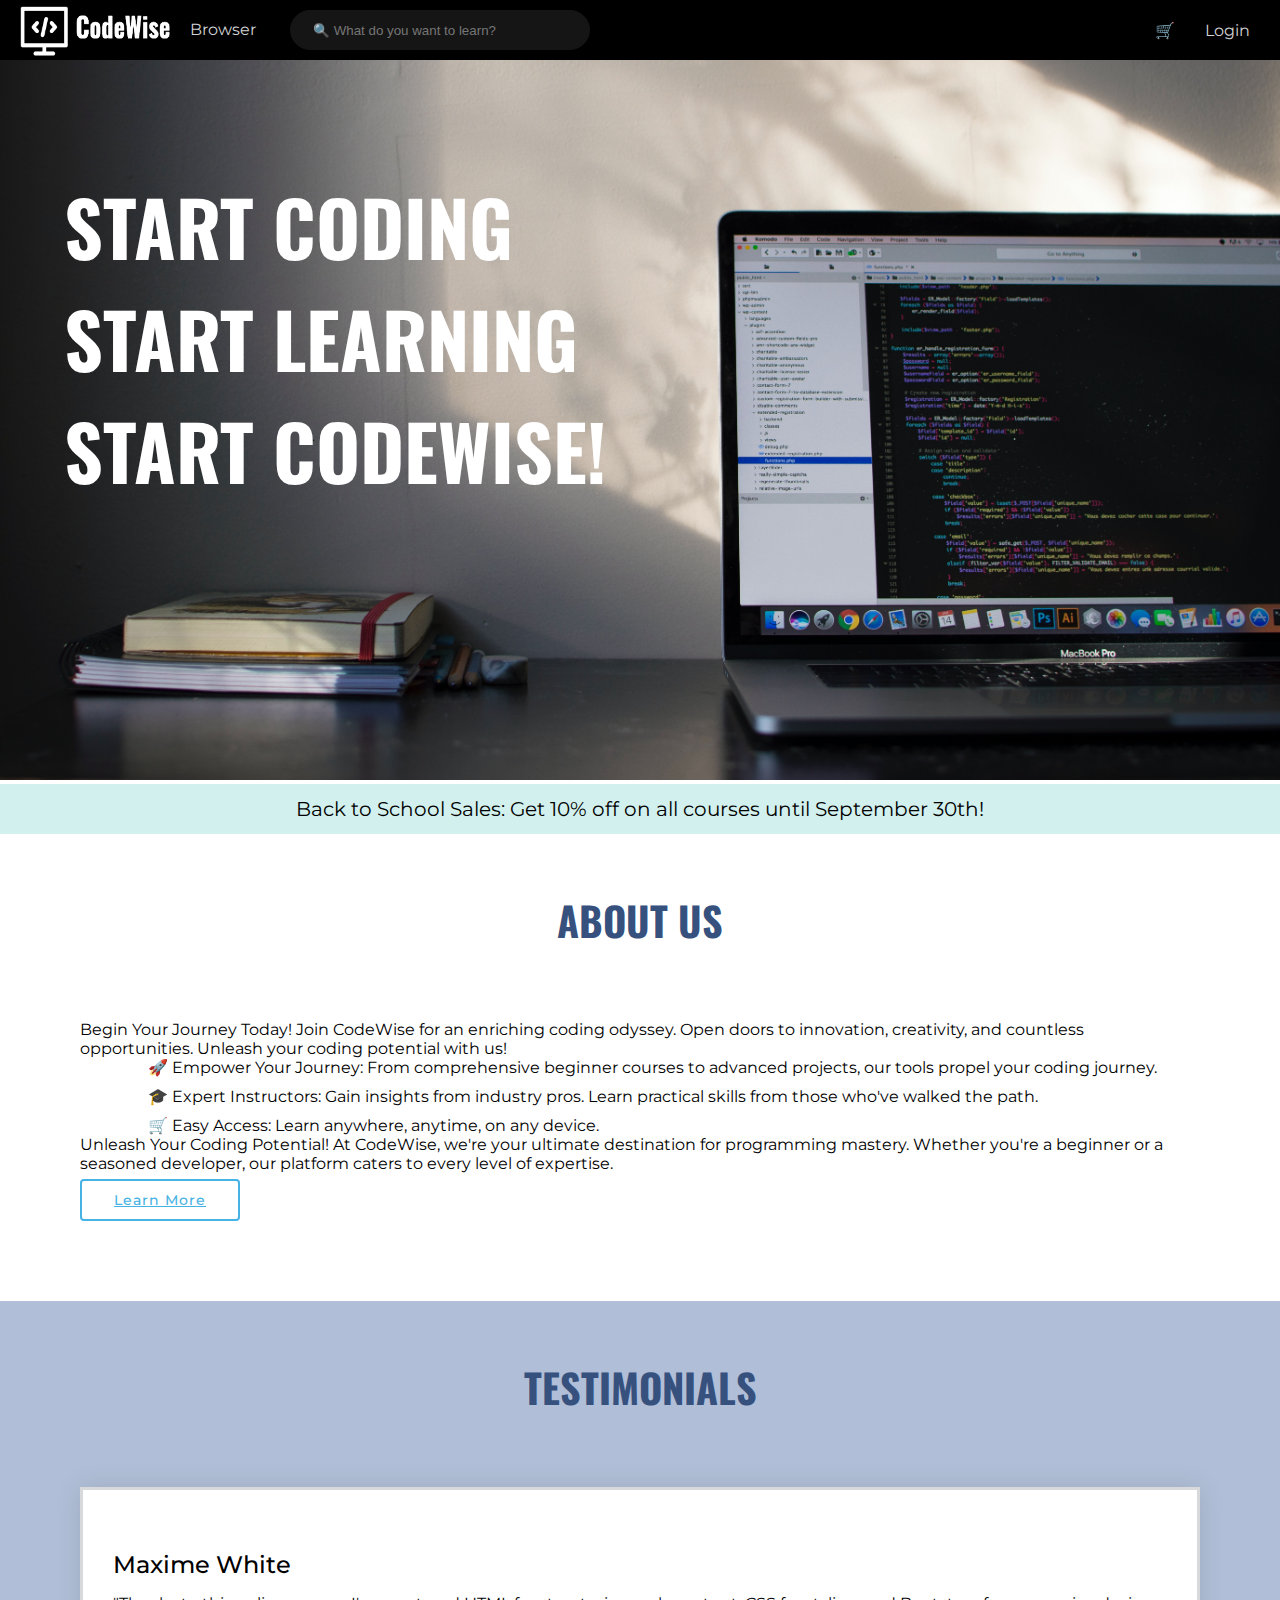
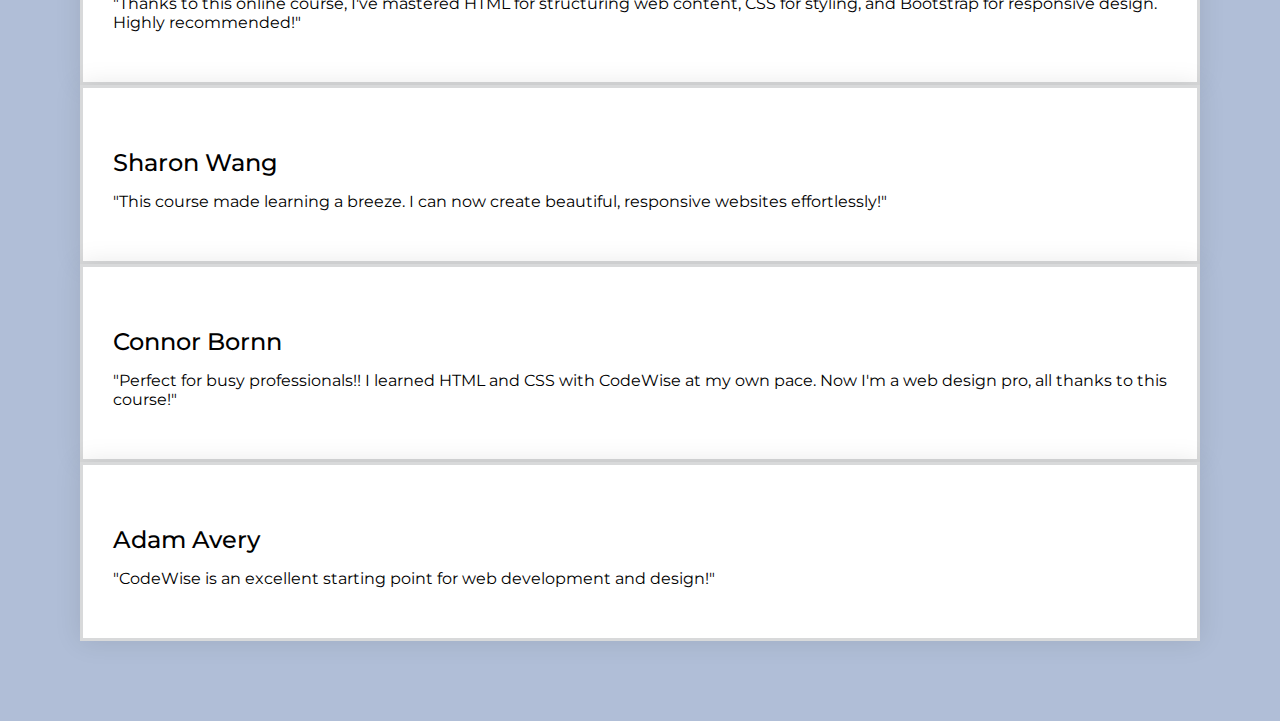
====  index.html @ dd8ed129 "add initial homepage" ====
<!DOCTYPE html>
<html lang="en">
  <head>
    <meta charset="UTF-8" />
    <meta name="viewport" content="width=device-width, initial-scale=1.0" />
    <title>Team 5</title>
    <!-- bootstrap -->
    <link
      href="https://cdn.jsdelivr.net/npm/bootstrap@5.2.3/dist/css/bootstrap.min.css"
      rel="stylesheet"
      integrity="sha384-rbsA2VBKQhggwzxH7pPCaAqO46MgnOM80zW1RWuH61DGLwZJEdK2Kadq2F9CUG65"
      crossorigin="anonymous"
    />
    <!-- css -->
    <link href="style.css" rel="stylesheet" />
    <!-- Vendor CSS Files -->
    <link href="assets/vendor/aos/aos.css" rel="stylesheet" />
    <link
      href="assets/vendor/bootstrap/css/bootstrap.min.css"
      rel="stylesheet"
    />
    <link
      href="assets/vendor/bootstrap-icons/bootstrap-icons.css"
      rel="stylesheet"
    />
    <link href="assets/vendor/boxicons/css/boxicons.min.css" rel="stylesheet" />
    <link
      href="assets/vendor/glightbox/css/glightbox.min.css"
      rel="stylesheet"
    />
    <link href="assets/vendor/remixicon/remixicon.css" rel="stylesheet" />
    <link href="assets/vendor/swiper/swiper-bundle.min.css" rel="stylesheet" />
    <!--------Google Fonts------->
    <link rel="preconnect" href="https://fonts.googleapis.com" />
    <link rel="preconnect" href="https://fonts.gstatic.com" crossorigin />
    <link
      href="https://fonts.googleapis.com/css2?family=Montserrat&family=Mulish:wght@300&family=Oswald:wght@300;700&family=Sora&display=swap"
      rel="stylesheet"
    />
  </head>
  <!--------------------------------------------------------------------------------------------->
  <body>
    <div class="container">
      <nav>
        <div class="nav-section">
          <div class="nav_left_container">
            <div class="logo">
              <img
                src="img/logo_white_final.png"
                alt="Website Logo"
                width="150"
                height="50"
              />
            </div>
            <div class="item">
              <label id="input_search">Browser</label>
              <input
                type="text"
                id="input_search"
                placeholder="🔍 What do you want to learn?"
              />
            </div>
          </div>
          <!-- end of nav_right_container -->

          <div class="nav_right_container">
            <button class="cart-btn">🛒</button>
            <button class="login-btn">Login</button>
          </div>
        </div>
        <!-- end of .nav_container -->
      </nav>

      <div class="login-modal">
        <div class="container">
          <div class="close_tag_container">
            <span class="close-btn">&times;</span>
          </div>

          <div class="header_container">
            <div class="modal_label_container">
              <h2 class="login-title">Login</h2>
            </div>

            <div class="new_account_container">
              <span>New here? <a href="#">Create Account</a></span>
            </div>
          </div>
          <!-- end of .header_container-->

          <form class="login-form">
            <div class="input-container">
              <input
                type="email"
                required
                autofocus
                id="email"
                onfocus="activateLabel(this)"
                onblur="deactivateLabel(this)"
              />
              <label for="email">Email</label>
            </div>
            <div class="input-container">
              <input
                type="password"
                id="password"
                required
                onfocus="activateLabel(this)"
                onblur="deactivateLabel(this)"
              />
              <label for="password">Password</label>
            </div>
            <button type="submit" class="submit-btn">Login</button>
          </form>

          <div class="forget_password_container">
            <a href="#" class="forgot-password">Forgot Password?</a>
          </div>
        </div>
        <!-- end of .modal_container -->
      </div>
      <!-- end of login_modal -->
    </div>
    <!-- end of .body_container -->
    <script src="scripts.js"></script>
    <!--------------------------------------------------------------------------------------------->

    <section class="banner">
      <img src="img/Banner.jpg" alt="laptop" />
      <h1 class="center">
        Start coding <br />
        start learning <br />
        start CodeWise!
      </h1>
    </section>
    <!--------------------------------------------------------------------------------------------->

    <section class="news">
      <a href="product.html"
        >Back to School Sales: Get 10% off on all courses until September
        30th!</a
      >
    </section>
    <!--------------------------------------------------------------------------------------------->

    <!-- ======= About Us Section ======= -->
    <section id="about" class="about">
      <div data-aos="fade-up">
        <div class="section-title">
          <h2>About Us</h2>
        </div>

        <div class="row content">
          <div class="col-lg-6">
            <p>
              Begin Your Journey Today! Join CodeWise for an enriching coding
              odyssey. Open doors to innovation, creativity, and countless
              opportunities. Unleash your coding potential with us!
            </p>
            <ul>
              <li>
                <i class="ri-check-double-line"></i> 🚀 Empower Your Journey:
                From comprehensive beginner courses to advanced projects, our
                tools propel your coding journey.
              </li>
              <li>
                <i class="ri-check-double-line"></i> 🎓 Expert Instructors: Gain
                insights from industry pros. Learn practical skills from those
                who've walked the path.
              </li>
              <li>
                <i class="ri-check-double-line"></i> 🛒 Easy Access: Learn
                anywhere, anytime, on any device.
              </li>
            </ul>
          </div>
          <div class="col-lg-6 pt-4 pt-lg-0">
            <p>
              Unleash Your Coding Potential! At CodeWise, we're your ultimate
              destination for programming mastery. Whether you're a beginner or
              a seasoned developer, our platform caters to every level of
              expertise.
            </p>
            <a href="#" class="btn-learn-more">Learn More</a>
          </div>
        </div>
      </div>
    </section>
    <!-- End About Us Section -->

    <!-- ======= Testimonials Section ======= -->
    <section id="testimo" class="testimonial section-bg">
      <div data-aos="fade-up">
        <div class="section-title">
          <h2>Testimonials</h2>
        </div>

        <div class="row">
          <div
            class="col-xl-3 col-md-6 d-flex align-items-stretch"
            data-aos="zoom-in"
            data-aos-delay="100"
          >
            <div class="icon-box">
              <div class="icon"><i class="bx bxl-dribbble"></i></div>
              <h4>Maxime White</h4>
              <p>
                "Thanks to this online course, I've mastered HTML for
                structuring web content, CSS for styling, and Bootstrap for
                responsive design. Highly recommended!"
              </p>
            </div>
          </div>

          <div
            class="col-xl-3 col-md-6 d-flex align-items-stretch mt-4 mt-md-0"
            data-aos="zoom-in"
            data-aos-delay="200"
          >
            <div class="icon-box">
              <div class="icon"><i class="bx bx-file"></i></div>
              <h4>Sharon Wang</h4>
              <p>
                "This course made learning a breeze. I can now create beautiful,
                responsive websites effortlessly!"
              </p>
            </div>
          </div>

          <div
            class="col-xl-3 col-md-6 d-flex align-items-stretch mt-4 mt-xl-0"
            data-aos="zoom-in"
            data-aos-delay="300"
          >
            <div class="icon-box">
              <div class="icon"><i class="bx bx-tachometer"></i></div>
              <h4>Connor Bornn</h4>
              <p>
                "Perfect for busy professionals!! I learned HTML and CSS with
                CodeWise at my own pace. Now I'm a web design pro, all thanks to
                this course!"
              </p>
            </div>
          </div>

          <div
            class="col-xl-3 col-md-6 d-flex align-items-stretch mt-4 mt-xl-0"
            data-aos="zoom-in"
            data-aos-delay="400"
          >
            <div class="icon-box">
              <div class="icon"><i class="bx bx-layer"></i></div>
              <h4>Adam Avery</h4>
              <p>
                "CodeWise is an excellent starting point for web development and
                design!"
              </p>
            </div>
          </div>
        </div>
      </div>
    </section>
    <!-- End Services Section -->
    <script
      src="https://cdn.jsdelivr.net/npm/bootstrap@5.2.3/dist/js/bootstrap.bundle.min.js"
      integrity="sha384-kenU1KFdBIe4zVF0s0G1M5b4hcpxyD9F7jL+jjXkk+Q2h455rYXK/7HAuoJl+0I4"
      crossorigin="anonymous"
    ></script>
  </body>
</html>
---- style.css ----
/* File: login_page.html
    Author: Lisi Cao
    Date: August 31, 2023
    Description: click button "login", turn to page login.
    Contact: lisi.cao@johnabbottcollege.net
    Copyright: 2023 
*/
* {
  box-sizing: border-box;
  margin: 0;
}
body {
  margin: 0 auto;
  padding: 0 auto;
  font-family: "Montserrat";
  font-size: 16px;
  inline-size: 1.5;
  width: 100%;
}

/*--------------------------------------------------------------
# Nav Section
--------------------------------------------------------------*/
.container {
  max-width: 100%;
  padding-right: 0px;
  padding-left: 0px;
  display: flex;
  justify-content: space-between;
  align-items: center;
}

nav {
  background-color: black;
  width: 100%;
  height: 60px;
}

.nav-section {
  display: flex;
  justify-content: space-between;
  align-items: center;
  color: lightgrey;
  height: 60px;
}

.nav_left_container {
  display: flex;
  justify-content: flex-start;
  align-items: center;
}

.logo {
  margin-left: 20px;
  margin-right: 20px;
  margin-top: 5px;
}

.nav_left_container .item {
  margin-right: 20px;
  position: relative;
}

.nav_left_container input {
  margin-left: 30px;
  background-color: #151515;
  border-radius: 25px;
  font-size: smaller;
  width: 300px;
  height: 40px;
  text-indent: 20px;
  border: 0.5px solid #151515;
  outline: none;
  box-shadow: none;
}

.nav_right_container {
  display: flex;
  justify-content: flex-end;
  align-items: center;
}

.login-btn,
.cart-btn {
  cursor: pointer;
  margin-right: 30px;
  background-color: black;
  color: lightgrey;
  font-weight: 900;
  border: none;
  outline: none;
  padding: 0;
  font: inherit;
  text-align: inherit;
}

.login-modal {
  display: none;
  position: fixed;
  top: 0;
  bottom: 0;
  right: 0;
  left: 0;
  z-index: 1000;
  background-color: rgba(0, 0, 0, 0.2);
}

.login-modal .container {
  display: flex;
  flex-direction: column;
  position: absolute;
  top: 50%;
  left: 50%;
  transform: translate(-50%, -50%);
  width: 500px;
  height: 400px;
  background-color: #fbfbfb;
  padding: 20px;
  border-radius: 5px;
  box-shadow: 0 4px 8px rgba(0, 0, 0, 0.1);
  z-index: 1001;
  gap: 20px;
}

.login-modal .container > :first-child {
  align-self: flex-end;
  cursor: pointer;
  height: 40px;
}

.login-modal .container > :not(:first-child) {
  align-self: center;
}

.header_container {
  display: flex;
  justify-content: space-between;
  align-items: center;
  height: 40px;
  width: 100%;
  padding: 0 20px;
}

.header_container .new_account_container {
  font-size: smaller;
  color: lightslategrey;
}

.header_container .new_account_container a {
  text-decoration: underline;
  font-weight: 700;
  color: rgb(128, 128, 128);
  cursor: pointer;
}

.login-form {
  display: flex;
  flex-direction: column;
  justify-content: space-between;
  align-items: center;
  gap: 20px;
  width: 100%;
  height: 180px;
  padding: 0 20px;
}

.input-container {
  position: relative;
  width: 100%;
  height: 100%;
}

.input-container label {
  position: absolute;
  background: white;
  padding: 0 5px;
  font-size: 18px;
  color: darkgrey;
  left: 20px;
  top: 50%;
  transform: translateY(-50%);
  pointer-events: none; /* 使label不会拦截鼠标事件 */
  transition: all 0.3s;
}
.input-container input {
  height: 100%;
  width: 100%;
  border: 0.5px solid lightgrey;
  border-radius: 5px;
  text-indent: 20px;
  outline: none;
  box-shadow: none;
}

.input-container.focused label {
  top: -6px;
  left: 10px;
  font-size: 12px;
  transform: translateY(0);
}

.input-container input:focus {
  outline: none;
  border-color: lightgrey;
}

.submit-btn {
  width: 20%;
  padding: 10px;
  border: none;
  background-color: black;
  color: white;
  border-radius: 10px;
  cursor: pointer;
}

.forgot-password {
  display: block;
  font-size: 12px;
  color: rgb(128, 128, 128);
  text-align: center;
  text-decoration: underline;
  cursor: pointer;
}
/*--------------------------------------------------------------
# Hero Section
--------------------------------------------------------------*/
.banner img {
  max-width: 100%;
  max-height: 100%;
  position: relative;
  background-size: cover;
}

.center {
  position: absolute;
  top: 10%;
  padding-left: 5%;
  font-family: "Oswald";
  font-size: 5.9vw;
  font-weight: 700;
  color: #fff;
  text-transform: uppercase;
  margin-top: 5rem;
}

/*--------------------------------------------------------------
news Section
--------------------------------------------------------------*/

.news {
  padding-top: 1%;
  padding-bottom: 1%;
  text-align: center;
  font-family: "Montserrat";
  font-size: 20px;
  background-color: rgba(32, 178, 171, 0.2);
  background-size: 100%;
  text-decoration: none;
  max-width: 100%;
  max-height: 100%;
}

.news a:link {
  text-decoration: none;
  color: black;
}

.news:hover {
  text-decoration: underline;
  background-color: rgb(193, 238, 223);
}

/*--------------------------------------------------------------
# About us Section
--------------------------------------------------------------*/

#about {
  padding-bottom: 80px;
  padding-left: 5rem;
  padding-right: 5rem;
}

.about .content h3 {
  font-weight: 600;
  font-size: 26px;
}

.about .content ul {
  list-style: none;
}

.about .content ul li {
  padding-left: 28px;
  position: relative;
}

.about .content ul li + li {
  margin-top: 10px;
}

.about .content ul i {
  position: absolute;
  left: 0;
  top: 2px;
  font-size: 20px;
  color: #47b2e4;
  line-height: 1;
}

.about .content p:last-child {
  margin-bottom: 0;
}

.about .content .btn-learn-more {
  font-family: "montserrat";
  font-weight: 500;
  font-size: 14px;
  letter-spacing: 1px;
  display: inline-block;
  padding: 12px 32px;
  border-radius: 4px;
  transition: 0.3s;
  line-height: 1;
  color: #47b2e4;
  animation-delay: 0.8s;
  margin-top: 6px;
  border: 2px solid #47b2e4;
}

.about .content .btn-learn-more:hover {
  background: #47b2e4;
  color: #fff;
  text-decoration: none;
}

.content h2 {
  text-align: center;
  text-transform: uppercase;
  font-family: "Montserrat";
  font-weight: bold;
  font-weight: 800;
  padding-top: 8%;
  padding-bottom: 8%;
}

.main-body {
  padding-left: 10%;
  padding-right: 10%;
  font-family: "montserrat";
  font-weight: 300;
  font-size: large;
  background-color: #fff;
}

.section-title {
  text-align: center;
  padding-bottom: 30px;
}

.section-title h2 {
  padding-top: 5%;
  font-size: 40px;
  font-family: "oswald";
  font-weight: bold;
  text-transform: uppercase;
  margin-bottom: 20px;
  padding-bottom: 20px;
  position: relative;
  color: #37517e;
}

/*--------------------------------------------------------------
# Testimonials
--------------------------------------------------------------*/
#testimo {
  background-color: #244c915c;
  padding-bottom: 80px;
  padding-left: 5rem;
  padding-right: 5rem;
}

.testimonial .icon-box {
  box-shadow: 0px 0 25px 0 rgba(0, 0, 0, 0.1);
  padding: 50px 30px;
  transition: all ease-in-out 0.4s;
  background: #fff;
  border: #74787c48 solid;
}

.testimonial .icon-box .icon {
  margin-bottom: 10px;
}

.testimonial .icon-box .icon i {
  color: #47b2e4;
  font-size: 36px;
  transition: 0.3s;
}

.testimonial .icon-box h4 {
  font-weight: 500;
  margin-bottom: 15px;
  font-size: 24px;
}

.testimonial.icon-box p {
  line-height: 24px;
  text-align: center;
  font-size: 14px;
  margin-bottom: 0;
}

.testimonial .icon-box:hover {
  transform: translateY(-10px);
}
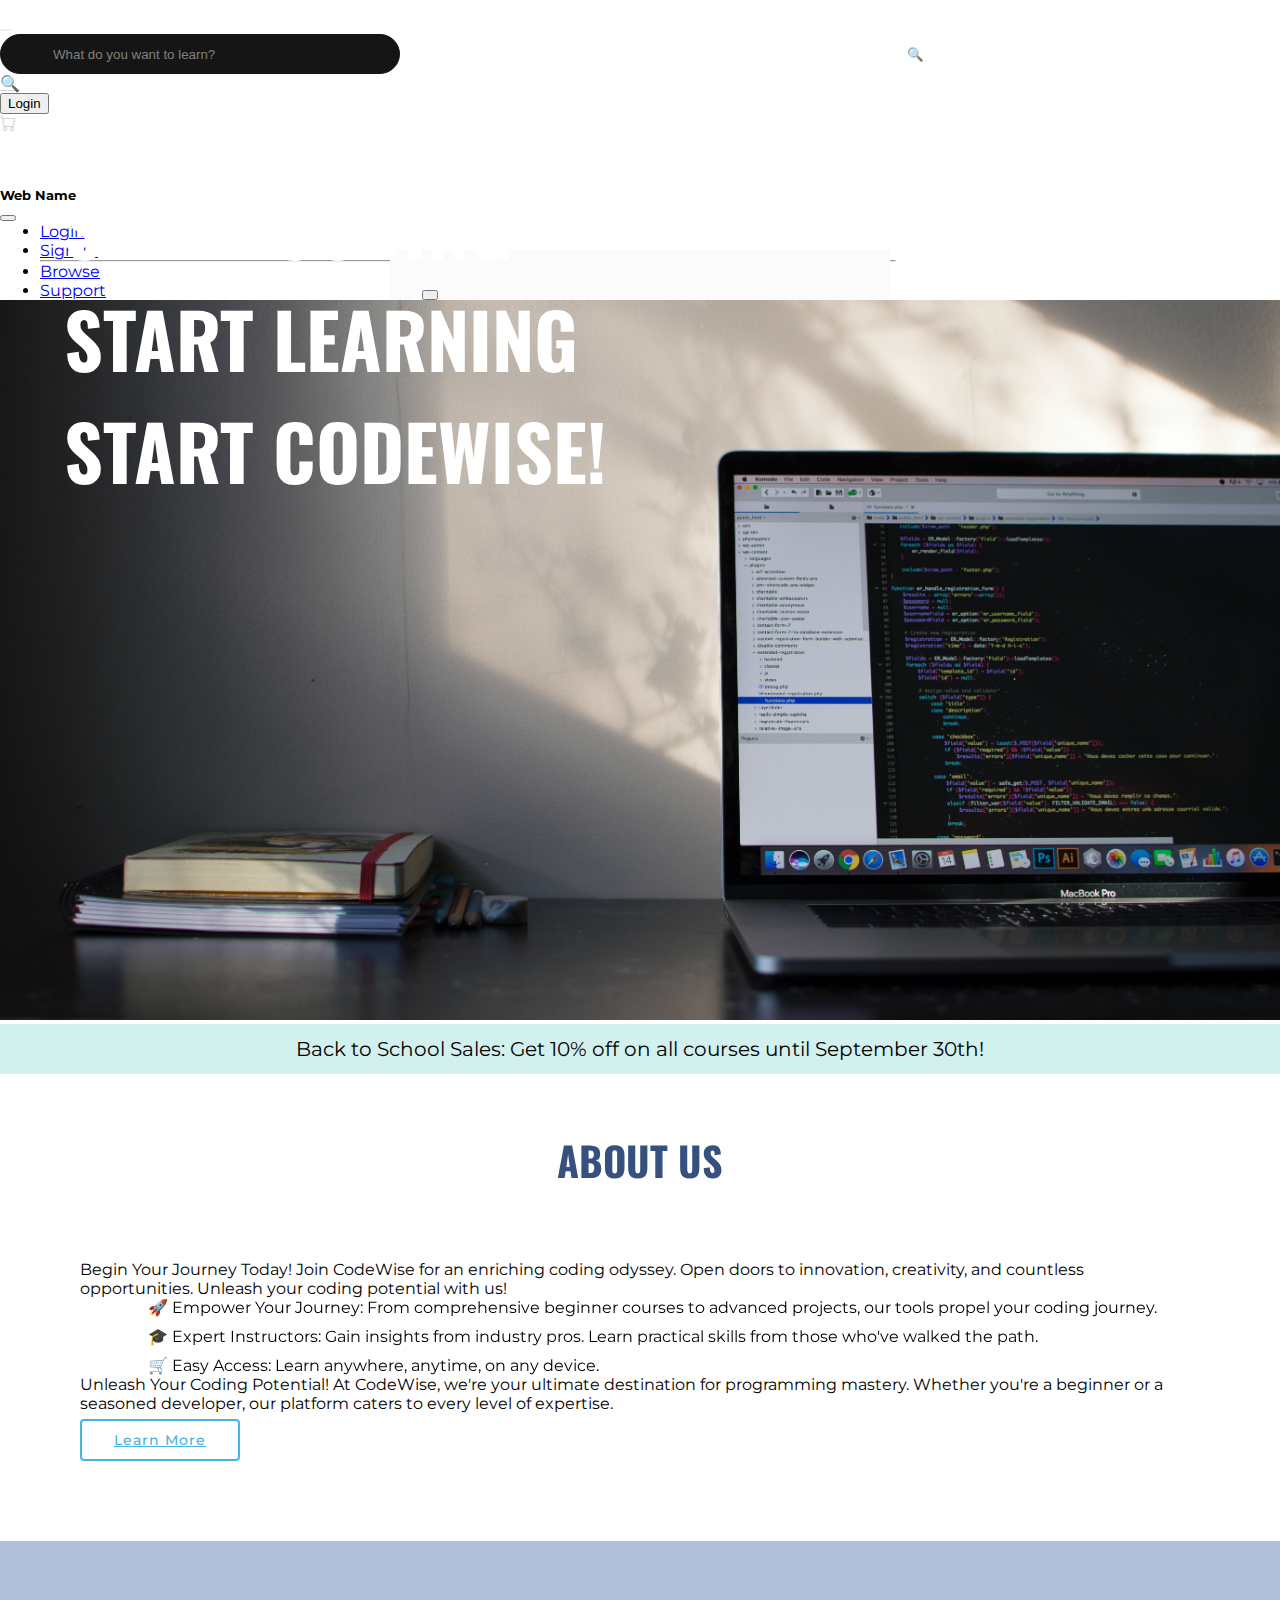
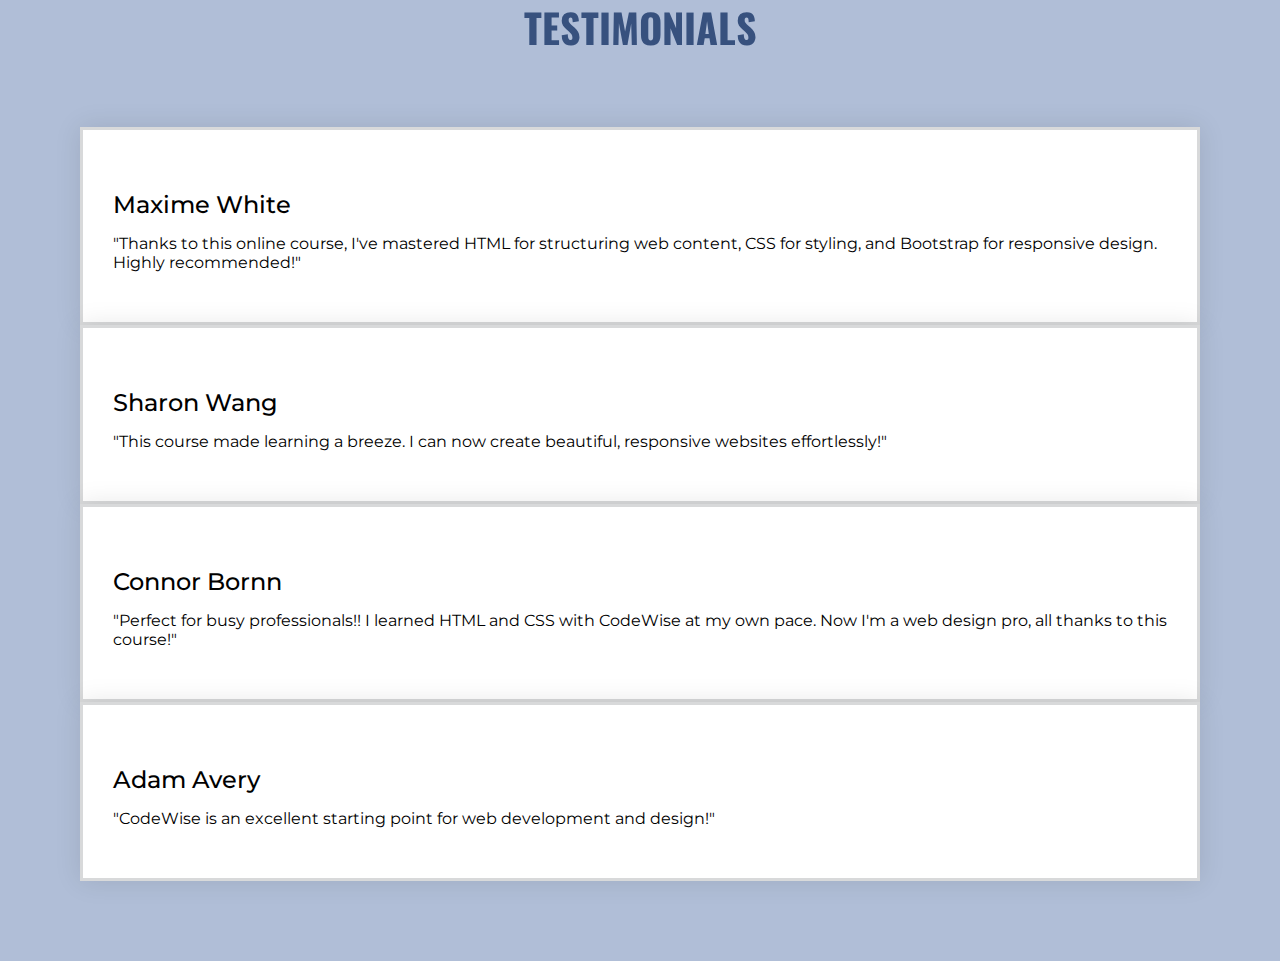
==== commit a0efd811: "update home page with nav" ====
--- a/ index.html
+++ b/ index.html
@@ -37,91 +37,187 @@
       href="https://fonts.googleapis.com/css2?family=Montserrat&family=Mulish:wght@300&family=Oswald:wght@300;700&family=Sora&display=swap"
       rel="stylesheet"
     />
+    <link
+      rel="stylesheet"
+      href="https://cdn.jsdelivr.net/npm/bootstrap-icons@1.5.0/font/bootstrap-icons.css"
+    />
   </head>
   <!--------------------------------------------------------------------------------------------->
   <body>
-    <div class="container">
-      <nav>
-        <div class="nav-section">
-          <div class="nav_left_container">
-            <div class="logo">
-              <img
-                src="img/logo_white_final.png"
-                alt="Website Logo"
-                width="150"
-                height="50"
-              />
-            </div>
-            <div class="item">
-              <label id="input_search">Browser</label>
-              <input
-                type="text"
-                id="input_search"
-                placeholder="🔍 What do you want to learn?"
-              />
-            </div>
-          </div>
-          <!-- end of nav_right_container -->
-
-          <div class="nav_right_container">
-            <button class="cart-btn">🛒</button>
-            <button class="login-btn">Login</button>
-          </div>
-        </div>
-        <!-- end of .nav_container -->
-      </nav>
-
-      <div class="login-modal">
-        <div class="container">
-          <div class="close_tag_container">
-            <span class="close-btn">&times;</span>
-          </div>
-
-          <div class="header_container">
-            <div class="modal_label_container">
-              <h2 class="login-title">Login</h2>
-            </div>
-
-            <div class="new_account_container">
-              <span>New here? <a href="#">Create Account</a></span>
-            </div>
-          </div>
-          <!-- end of .header_container-->
-
-          <form class="login-form">
-            <div class="input-container">
-              <input
-                type="email"
-                required
-                autofocus
-                id="email"
-                onfocus="activateLabel(this)"
-                onblur="deactivateLabel(this)"
-              />
-              <label for="email">Email</label>
-            </div>
-            <div class="input-container">
-              <input
-                type="password"
-                id="password"
-                required
-                onfocus="activateLabel(this)"
-                onblur="deactivateLabel(this)"
-              />
-              <label for="password">Password</label>
-            </div>
-            <button type="submit" class="submit-btn">Login</button>
+    <nav class="navbar navbar-expand-md navbar-dark bg-black">
+      <div class="container-fluid d-flex justify-content-between">
+        <!-- Left-aligned items -->
+        <div
+          class="d-flex align-items-center me-auto nav-left-container gap-xxl-5 gap-xl-4 gap-lg-3"
+        >
+          <!-- Hamburger Menu-->
+          <button
+            class="navbar-toggler"
+            type="button"
+            data-bs-toggle="offcanvas"
+            data-bs-target="#offcanvasExample"
+          >
+            <span class="navbar-toggler-icon"></span>
+          </button>
+
+          <!-- Home Page-->
+          <a class="navbar-brand ms-3 bg-black fw-bold" href="#">
+            <img
+              src="../img/white-logo.png"
+              alt="Website Logo"
+              height="30"
+              width="100"
+            />
+          </a>
+
+          <!-- Search Bar: classes -->
+          <form class="d-flex d-none d-md-flex ms-3 search-form" role="search">
+            <input
+              class="form-control"
+              type="search"
+              placeholder="What do you want to learn?"
+              aria-label="Search"
+            />
+            <button class="btn btn-outline-success search-btn" type="submit">
+              🔍
+            </button>
           </form>
-
-          <div class="forget_password_container">
-            <a href="#" class="forgot-password">Forgot Password?</a>
-          </div>
-        </div>
-        <!-- end of .modal_container -->
-      </div>
-      <!-- end of login_modal -->
+        </div>
+        <!-- end of right container -->
+
+        <!-- Right-aligned items -->
+        <div class="d-flex align-items-center">
+          <!-- Searching bar & Class Catogary-->
+          <div class="d-flex d-md-none ms-3">
+            <a class="nav-link" href="#">🔍</a>
+          </div>
+
+          <!-- Login Page-->
+          <div class="d-flex d-none d-md-flex ms-3">
+            <button
+              type="button"
+              class="btn btn-primary navbar-text bg-black border-0 fw-bold"
+              data-bs-toggle="modal"
+              data-bs-target="#loginModal"
+            >
+              Login
+            </button>
+          </div>
+          <!-- Checkout Page-->
+          <div class="d-flex ms-3">
+            <a class="nav-link" href="/Checkout.html"
+              ><i class="bi bi-cart"></i
+            ></a>
+          </div>
+        </div>
+        <!-- end of right-aligned items -->
+      </div>
+      <!-- end of nav container -->
+    </nav>
+
+    <!-- ... Offcanvas Menu ... -->
+    <div
+      class="offcanvas offcanvas-start text-bg-dark custom-mt bg-black"
+      tabindex="-1"
+      id="offcanvasExample"
+    >
+      <div class="offcanvas-header">
+        <h5 class="offcanvas-title">Web Name</h5>
+        <button
+          type="button"
+          class="btn-close text-reset text-bg-light"
+          data-bs-dismiss="offcanvas"
+          aria-label="Close"
+        ></button>
+      </div>
+      <div class="offcanvas-body">
+        <!-- Offcanvas content: link, button, menu -->
+        <ul class="navbar-nav">
+          <li class="nav-item">
+            <a
+              class="nav-link login-btn"
+              href="#"
+              data-bs-toggle="modal"
+              data-bs-target="#loginModal"
+              >Login</a
+            >
+          </li>
+          <li class="nav-item"><a class="nav-link" href="#">Signup</a></li>
+          <hr />
+          <li class="nav-item"><a class="nav-link" href="#">Browse</a></li>
+          <li class="nav-item"><a class="nav-link" href="#">Support</a></li>
+        </ul>
+      </div>
     </div>
-    <!-- end of .body_container -->
+
+    <div
+      class="modal"
+      id="loginModal"
+      tabindex="-1"
+      aria-labelledby="loginModalLabel"
+      aria-hidden="true"
+    >
+      <!-- Container for Login Modal -->
+      <div class="modal-dialog">
+        <!-- Modal Content: Contains Header, Body, and Footer -->
+        <div class="modal-content d-flex">
+          <!-- Close Button for the Modal (Top-Right Corner) -->
+          <button
+            type="button"
+            class="btn-close"
+            data-bs-dismiss="modal"
+            aria-label="Close"
+          ></button>
+
+          <!-- Modal Header: Contains Modal Title and Additional Text/Links -->
+          <div class="modal-header">
+            <h3 class="modal-title font-weight-bold" id="loginModalLabel">
+              Login
+            </h3>
+            <span>New here? <a href="#">Create Account</a></span>
+          </div>
+
+          <!-- Modal Body: Contains Login Form -->
+          <div class="modal-body">
+            <!-- Login Form -->
+            <form class="d-flex flex-column justify-content-between">
+              <!-- Email Input Field and Label -->
+              <div class="mb-3 input-container">
+                <input type="email" class="form-control" id="email" required />
+                <label for="email" class="form-label">Email</label>
+              </div>
+
+              <!-- Password Input Field and Label -->
+              <div class="mb-3 input-container">
+                <input
+                  type="password"
+                  class="form-control"
+                  id="password"
+                  required
+                />
+                <label for="password" class="form-label">Password</label>
+              </div>
+
+              <!-- Login Button -->
+              <button
+                type="submit"
+                class="btn btn-primary bg-black text-light align-self-center w-auto"
+              >
+                Login
+              </button>
+            </form>
+
+            <!-- Forgot Password Link -->
+            <a href="#" class="mt-3 d-block text-center forgot-password"
+              >Forgot Password?</a
+            >
+          </div>
+        </div>
+        <!-- End of Modal Content -->
+      </div>
+      <!-- End of Modal Dialog -->
+    </div>
+    <!-- End of Login Modal -->
     <script src="scripts.js"></script>
     <!--------------------------------------------------------------------------------------------->
 
@@ -136,7 +232,7 @@
     <!--------------------------------------------------------------------------------------------->
 
     <section class="news">
-      <a href="product.html"
+      <a href="index_single_product.html"
         >Back to School Sales: Get 10% off on all courses until September
         30th!</a
       >
@@ -181,7 +277,9 @@
               a seasoned developer, our platform caters to every level of
               expertise.
             </p>
-            <a href="#" class="btn-learn-more">Learn More</a>
+            <a href="/index_single_product.html" class="btn-learn-more"
+              >Learn More</a
+            >
           </div>
         </div>
       </div>
--- a/style.css
+++ b/style.css
@@ -21,169 +21,175 @@
 /*--------------------------------------------------------------
 # Nav Section
 --------------------------------------------------------------*/
-.container {
-  max-width: 100%;
-  padding-right: 0px;
-  padding-left: 0px;
-  display: flex;
-  justify-content: space-between;
-  align-items: center;
-}
-
-nav {
-  background-color: black;
-  width: 100%;
-  height: 60px;
-}
-
-.nav-section {
-  display: flex;
-  justify-content: space-between;
-  align-items: center;
+
+.navbar-dark .nav-link {
   color: lightgrey;
-  height: 60px;
-}
-
-.nav_left_container {
-  display: flex;
-  justify-content: flex-start;
-  align-items: center;
-}
-
-.logo {
-  margin-left: 20px;
-  margin-right: 20px;
-  margin-top: 5px;
-}
-
-.nav_left_container .item {
-  margin-right: 20px;
-  position: relative;
-}
-
-.nav_left_container input {
-  margin-left: 30px;
+  font-weight: 700;
+}
+
+.navbar-dark .nav-link:hover,
+.navbar-dark .nav-link:focus {
+  color: grey;
+}
+
+/* Input styles for the left navigation container */
+.nav-left-container form input {
+  color: lightgrey;
   background-color: #151515;
   border-radius: 25px;
   font-size: smaller;
-  width: 300px;
+  width: 400px;
   height: 40px;
-  text-indent: 20px;
+  text-indent: 50px;
   border: 0.5px solid #151515;
   outline: none;
   box-shadow: none;
 }
 
-.nav_right_container {
-  display: flex;
-  justify-content: flex-end;
-  align-items: center;
-}
-
-.login-btn,
-.cart-btn {
-  cursor: pointer;
-  margin-right: 30px;
-  background-color: black;
+.nav-left-container form input::placeholder {
+  color: grey;
+}
+
+.nav-left-container form input:focus {
+  background-color: #151515;
+}
+
+/* Search form position styles */
+.search-form {
+  position: relative;
+}
+.search-btn {
+  position: absolute;
+  right: 350px;
+  top: 50%;
+  transform: translateY(-50%);
+  background-color: transparent;
   color: lightgrey;
   font-weight: 900;
   border: none;
   outline: none;
-  padding: 0;
-  font: inherit;
-  text-align: inherit;
-}
-
-.login-modal {
-  display: none;
+  cursor: pointer;
+}
+
+/* Custom styles for the navbar toggler button */
+.navbar-toggler {
+  box-shadow: none;
+  border: none;
+  outline: none;
+}
+
+.navbar-toggler:focus {
+  background-color: rgba(0, 0, 0, 0.1);
+  outline: none;
+  box-shadow: none;
+}
+
+/* Offcanvas custom width */
+.offcanvas {
+  width: 70% !important;
+}
+
+/* Custom margin-top utility */
+.custom-mt {
+  margin-top: 54.24px;
+}
+
+/* -------------------------
+     RESPONSIVE STYLES
+  ------------------------- */
+
+/* Styles for small screens: center the logo */
+@media (max-width: 767.98px) {
+  .navbar-brand {
+    position: absolute;
+    left: 50%;
+    transform: translateX(-50%);
+  }
+}
+
+/* -------------------------
+     LOGIN MODAL STYLES
+  ------------------------- */
+
+/* Modal container full-screen */
+.modal-dialog {
+  width: 100%;
+  height: 100%;
+}
+
+/* Modal content styles */
+.modal-content {
+  background-color: #fbfbfb;
   position: fixed;
-  top: 0;
-  bottom: 0;
-  right: 0;
-  left: 0;
-  z-index: 1000;
-  background-color: rgba(0, 0, 0, 0.2);
-}
-
-.login-modal .container {
-  display: flex;
-  flex-direction: column;
-  position: absolute;
   top: 50%;
   left: 50%;
-  transform: translate(-50%, -50%);
   width: 500px;
   height: 400px;
-  background-color: #fbfbfb;
-  padding: 20px;
-  border-radius: 5px;
-  box-shadow: 0 4px 8px rgba(0, 0, 0, 0.1);
-  z-index: 1001;
-  gap: 20px;
-}
-
-.login-modal .container > :first-child {
+  padding: 2rem;
+  transform: translate(-50%, -50%);
+}
+
+/* Styles for the first child in the modal (usually a close button or icon) */
+.modal-content > :first-child {
   align-self: flex-end;
   cursor: pointer;
-  height: 40px;
-}
-
-.login-modal .container > :not(:first-child) {
-  align-self: center;
-}
-
-.header_container {
-  display: flex;
-  justify-content: space-between;
-  align-items: center;
-  height: 40px;
-  width: 100%;
-  padding: 0 20px;
-}
-
-.header_container .new_account_container {
+  height: 10px;
+}
+
+/* Modal header styles */
+.modal-header {
+  border: none;
+}
+
+.modal-header span {
   font-size: smaller;
   color: lightslategrey;
 }
 
-.header_container .new_account_container a {
+.modal-header span a {
   text-decoration: underline;
   font-weight: 700;
   color: rgb(128, 128, 128);
   cursor: pointer;
 }
 
-.login-form {
-  display: flex;
-  flex-direction: column;
-  justify-content: space-between;
-  align-items: center;
-  gap: 20px;
-  width: 100%;
-  height: 180px;
-  padding: 0 20px;
-}
-
+/* Input container positioning */
 .input-container {
   position: relative;
-  width: 100%;
-  height: 100%;
-}
-
-.input-container label {
+}
+
+/* Floating label styles */
+.form-label {
   position: absolute;
-  background: white;
-  padding: 0 5px;
-  font-size: 18px;
-  color: darkgrey;
-  left: 20px;
+  background-color: white;
+  left: 30px;
   top: 50%;
   transform: translateY(-50%);
-  pointer-events: none; /* 使label不会拦截鼠标事件 */
+  font-size: 16px;
+  color: grey;
+  pointer-events: none;
   transition: all 0.3s;
 }
-.input-container input {
-  height: 100%;
+
+.input-container input::placeholder {
+  color: grey;
+}
+
+/* Styles when input is focused */
+.input-container.focused .form-label {
+  top: 0;
+  left: 20px;
+  font-size: 10px;
+  color: darkgrey;
+}
+
+.input-container.focused input::placeholder {
+  color: transparent;
+}
+
+/* Form control custom styles */
+.form-control {
+  height: 60px;
   width: 100%;
   border: 0.5px solid lightgrey;
   border-radius: 5px;
@@ -192,36 +198,23 @@
   box-shadow: none;
 }
 
-.input-container.focused label {
-  top: -6px;
-  left: 10px;
-  font-size: 12px;
-  transform: translateY(0);
-}
-
-.input-container input:focus {
-  outline: none;
-  border-color: lightgrey;
-}
-
-.submit-btn {
-  width: 20%;
-  padding: 10px;
-  border: none;
-  background-color: black;
-  color: white;
-  border-radius: 10px;
-  cursor: pointer;
-}
-
+/* Transition for the button in modal body */
+.modal-body form .btn {
+  transition: background-color 0.3s ease-out;
+}
+
+.modal-body form .btn:hover {
+  background-color: whitesmoke;
+}
+
+/* Styles for the forgot password link */
 .forgot-password {
-  display: block;
   font-size: 12px;
   color: rgb(128, 128, 128);
-  text-align: center;
   text-decoration: underline;
   cursor: pointer;
 }
+
 /*--------------------------------------------------------------
 # Hero Section
 --------------------------------------------------------------*/
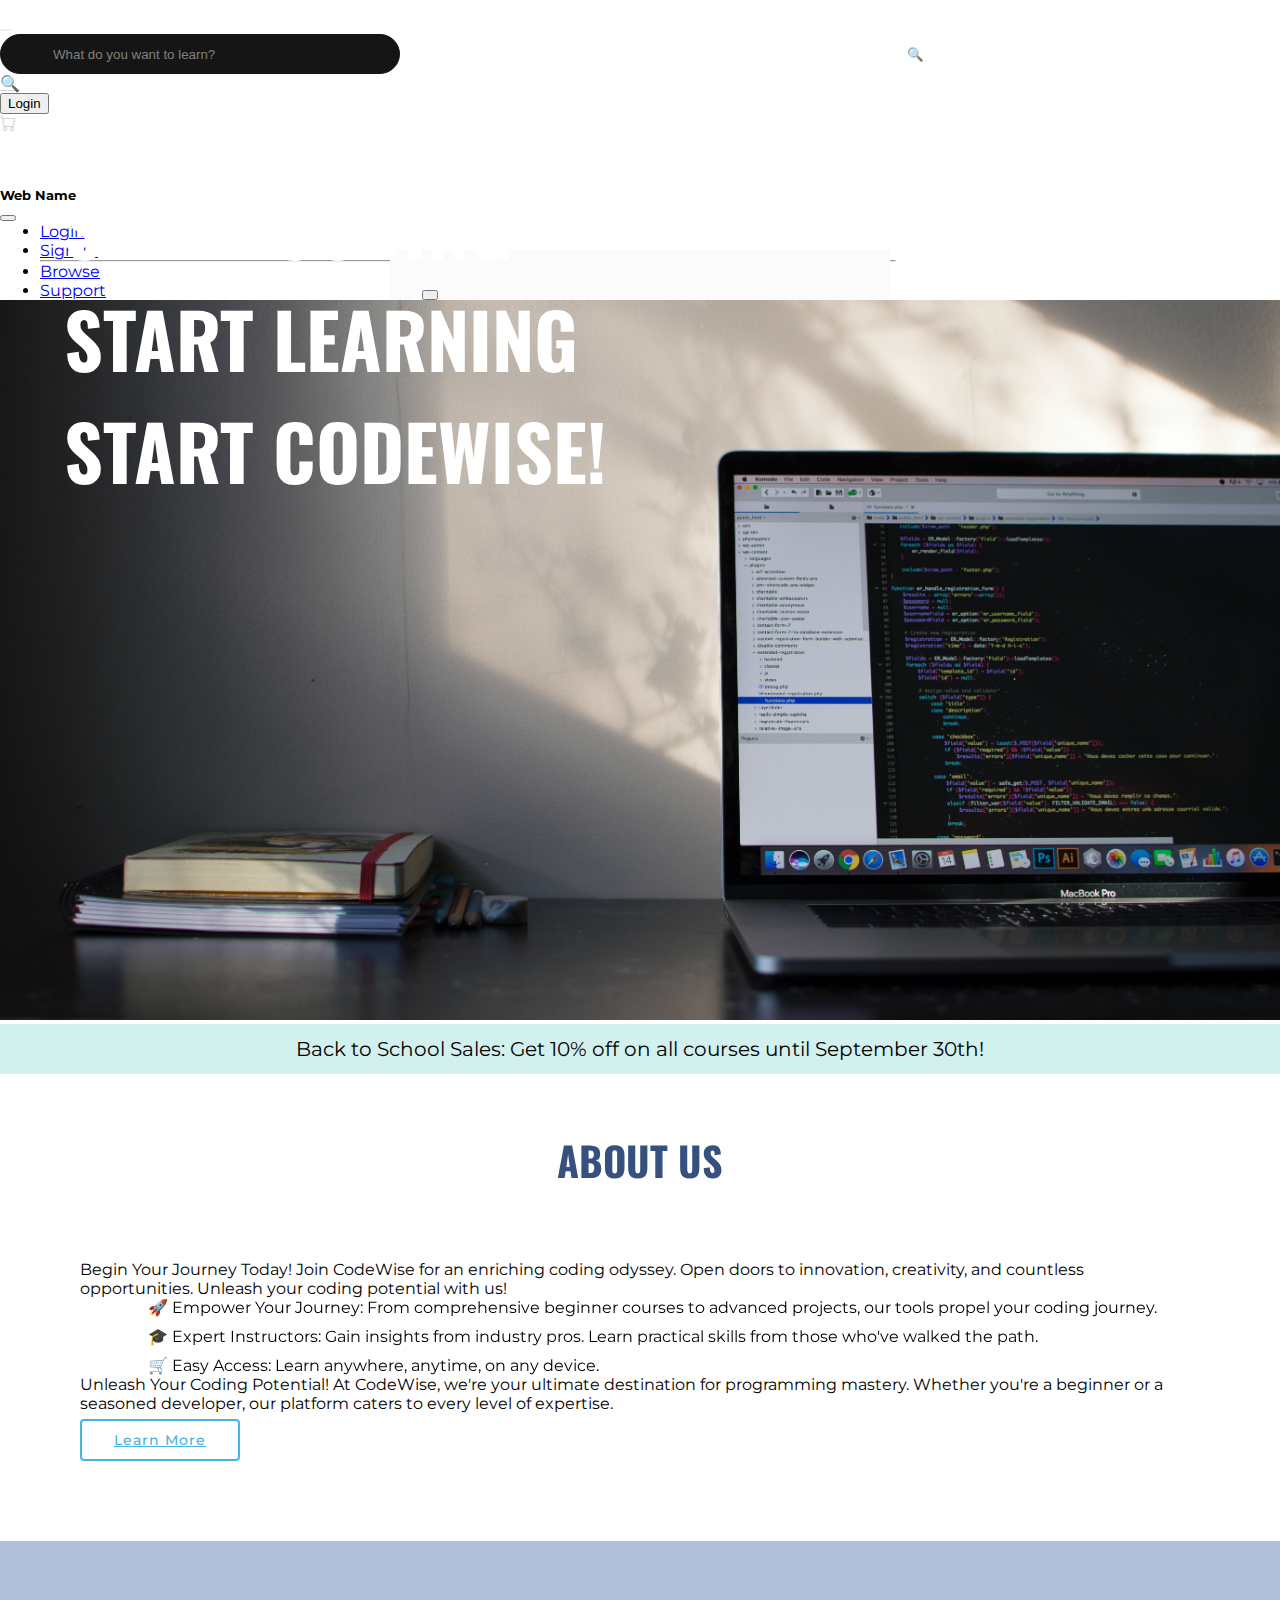
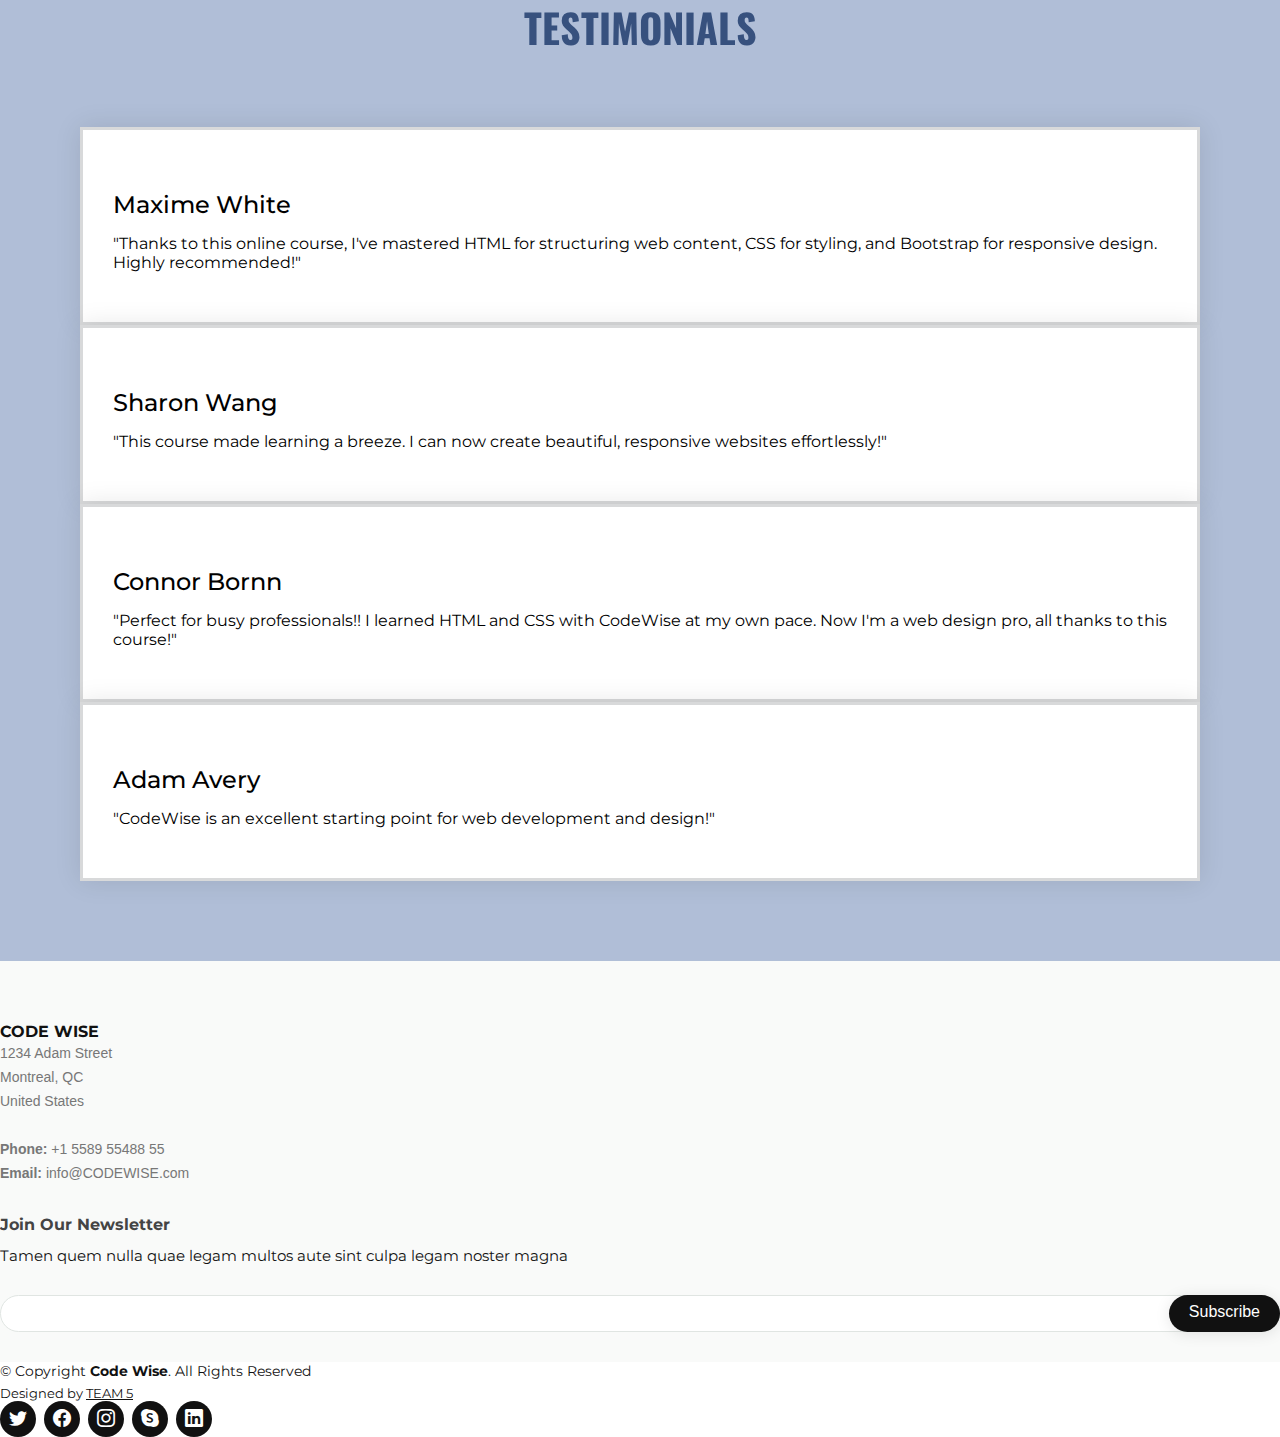
==== commit f13eab8e: "added footer" ====
--- a/ index.html
+++ b/ index.html
@@ -359,6 +359,81 @@
       </div>
     </section>
     <!-- End Services Section -->
+
+    <!-- ======= Footer ======= -->
+    <footer id="footer">
+      <div class="footer-top">
+        <div class="container">
+          <div class="row">
+            <div class="col-lg-3 col-md-6 footer-contact">
+              <h3>CODE WISE</h3>
+              <p>
+                1234 Adam Street <br />
+                Montreal, QC<br />
+                United States <br /><br />
+                <strong>Phone:</strong> +1 5589 55488 55<br />
+                <strong>Email:</strong> info@CODEWISE.com<br />
+              </p>
+            </div>
+
+            <!-- <div class="col-lg-2 col-md-6 footer-links">
+            <h4>Useful Links</h4>
+            <ul>
+              <li><i class="bi bi-chevron-right"></i> <a href="#">Home</a></li>
+              <li><i class="bi bi-chevron-right"></i> <a href="#">About us</a></li>
+              <li><i class="bi bi-chevron-right"></i> <a href="#">Services</a></li>
+              <li><i class="bi bi-chevron-right"></i> <a href="#">Terms of service</a></li>
+              <li><i class="bi bi-chevron-right"></i> <a href="#">Privacy policy</a></li>
+            </ul>
+          </div>
+
+          <div class="col-lg-3 col-md-6 footer-links">
+            <h4>Our Services</h4>
+            <ul>
+              <li><i class="bi bi-chevron-right"></i> <a href="#">Web Design</a></li>
+              <li><i class="bi bi-chevron-right"></i> <a href="#">Web Development</a></li>
+              <li><i class="bi bi-chevron-right"></i> <a href="#">Product Management</a></li>
+              <li><i class="bi bi-chevron-right"></i> <a href="#">Marketing</a></li>
+              <li><i class="bi bi-chevron-right"></i> <a href="#">Graphic Design</a></li>
+            </ul>
+          </div> -->
+
+            <div class="col-lg-4 col-md-6 footer-newsletter">
+              <h4>Join Our Newsletter</h4>
+              <p>
+                Tamen quem nulla quae legam multos aute sint culpa legam noster
+                magna
+              </p>
+              <form action="" method="post">
+                <input type="email" name="email" /><input
+                  type="submit"
+                  value="Subscribe"
+                />
+              </form>
+            </div>
+          </div>
+        </div>
+      </div>
+
+      <div class="container d-md-flex py-4">
+        <div class="me-md-auto text-center text-md-start">
+          <div class="copyright">
+            &copy; Copyright <strong><span>Code Wise</span></strong
+            >. All Rights Reserved
+          </div>
+          <div class="credits">Designed by <a href="#">TEAM 5</a></div>
+        </div>
+        <div class="social-links text-center text-md-right pt-3 pt-md-0">
+          <a href="#" class="twitter"><i class="bi bi-twitter"></i></a>
+          <a href="#" class="facebook"><i class="bi bi-facebook"></i></a>
+          <a href="#" class="instagram"><i class="bi bi-instagram"></i></a>
+          <a href="#" class="google-plus"><i class="bi bi-skype"></i></a>
+          <a href="#" class="linkedin"><i class="bi bi-linkedin"></i></a>
+        </div>
+      </div>
+    </footer>
+    <!-- End Footer -->
+
     <script
       src="https://cdn.jsdelivr.net/npm/bootstrap@5.2.3/dist/js/bootstrap.bundle.min.js"
       integrity="sha384-kenU1KFdBIe4zVF0s0G1M5b4hcpxyD9F7jL+jjXkk+Q2h455rYXK/7HAuoJl+0I4"
--- a/style.css
+++ b/style.css
@@ -407,3 +407,168 @@
 .testimonial .icon-box:hover {
   transform: translateY(-10px);
 }
+
+/*--------------------------------------------------------------
+# Footer
+--------------------------------------------------------------*/
+#footer {
+  color: #111;
+  font-size: 14px;
+  background: #fff;
+}
+
+#footer .footer-top {
+  padding: 60px 0 30px 0;
+  background: #f9faf9;
+}
+
+#footer .footer-top .footer-contact {
+  margin-bottom: 30px;
+}
+
+#footer .footer-top .footer-contact h4 {
+  font-size: 22px;
+  margin: 0 0 30px 0;
+  padding: 2px 0 2px 0;
+  line-height: 1;
+  font-weight: 700;
+}
+
+#footer .footer-top .footer-contact p {
+  font-size: 14px;
+  line-height: 24px;
+  margin-bottom: 0;
+  font-family: "Raleway", sans-serif;
+  color: #777777;
+}
+
+#footer .footer-top h4 {
+  font-size: 16px;
+  font-weight: bold;
+  color: #444444;
+  position: relative;
+  padding-bottom: 12px;
+}
+
+#footer .footer-top .footer-links {
+  margin-bottom: 30px;
+}
+
+#footer .footer-top .footer-links ul {
+  list-style: none;
+  padding: 0;
+  margin: 0;
+}
+
+#footer .footer-top .footer-links ul i {
+  padding-right: 2px;
+  color: #111;
+  font-size: 18px;
+  line-height: 1;
+}
+
+#footer .footer-top .footer-links ul li {
+  padding: 10px 0;
+  display: flex;
+  align-items: center;
+}
+
+#footer .footer-top .footer-links ul li:first-child {
+  padding-top: 0;
+}
+
+#footer .footer-top .footer-links ul a {
+  color: #777777;
+  transition: 0.3s;
+  display: inline-block;
+  line-height: 1;
+}
+
+#footer .footer-top .footer-links ul a:hover {
+  text-decoration: none;
+  color: #747171;
+}
+
+#footer .footer-newsletter {
+  font-size: 15px;
+}
+
+#footer .footer-newsletter h4 {
+  font-size: 16px;
+  font-weight: bold;
+  color: #444444;
+  position: relative;
+  padding-bottom: 12px;
+}
+
+#footer .footer-newsletter form {
+  margin-top: 30px;
+  background: #fff;
+  padding: 6px 10px;
+  position: relative;
+  border-radius: 50px;
+  text-align: left;
+  border: 1px solid #e0e5e2;
+}
+
+#footer .footer-newsletter form input[type="email"] {
+  border: 0;
+  padding: 4px 8px;
+  width: calc(100% - 100px);
+}
+
+#footer .footer-newsletter form input[type="submit"] {
+  position: absolute;
+  top: -1px;
+  right: -1px;
+  bottom: -1px;
+  border: 0;
+  background: none;
+  font-size: 16px;
+  padding: 0 20px 2px 20px;
+  background: #111;
+  color: #fff;
+  transition: 0.3s;
+  border-radius: 50px;
+  box-shadow: 0px 2px 15px rgba(0, 0, 0, 0.1);
+}
+
+#footer .footer-newsletter form input[type="submit"]:hover {
+  background: #747171;
+}
+
+#footer .credits {
+  padding-top: 5px;
+  font-size: 13px;
+  color: #111;
+}
+
+#footer .credits a {
+  color: #111;
+  transition: 0.3s;
+}
+
+#footer .credits a:hover {
+  color: #111;
+}
+
+#footer .social-links a {
+  font-size: 18px;
+  display: inline-block;
+  background: #111;
+  color: #fff;
+  line-height: 1;
+  padding: 8px 0;
+  margin-right: 4px;
+  border-radius: 50%;
+  text-align: center;
+  width: 36px;
+  height: 36px;
+  transition: 0.3s;
+}
+
+#footer .social-links a:hover {
+  background: #747171;
+  color: #111;
+  text-decoration: none;
+}
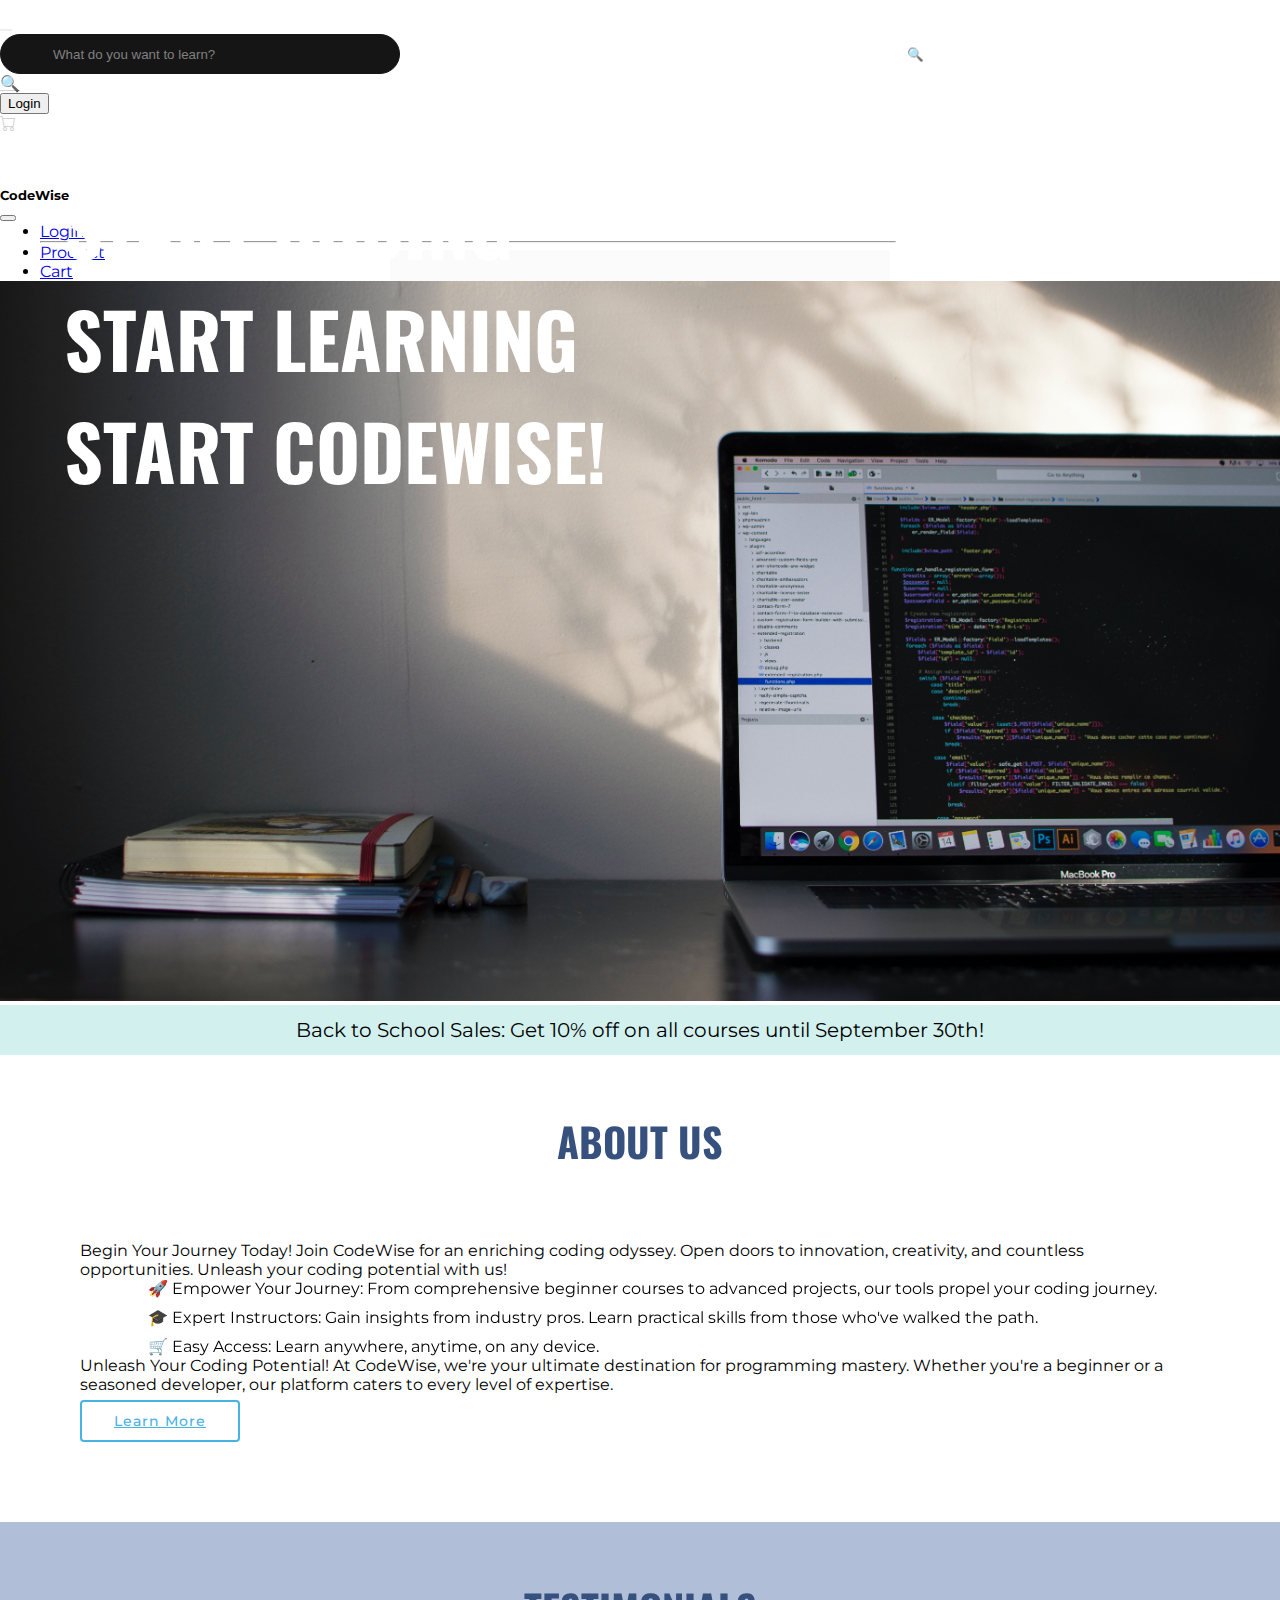
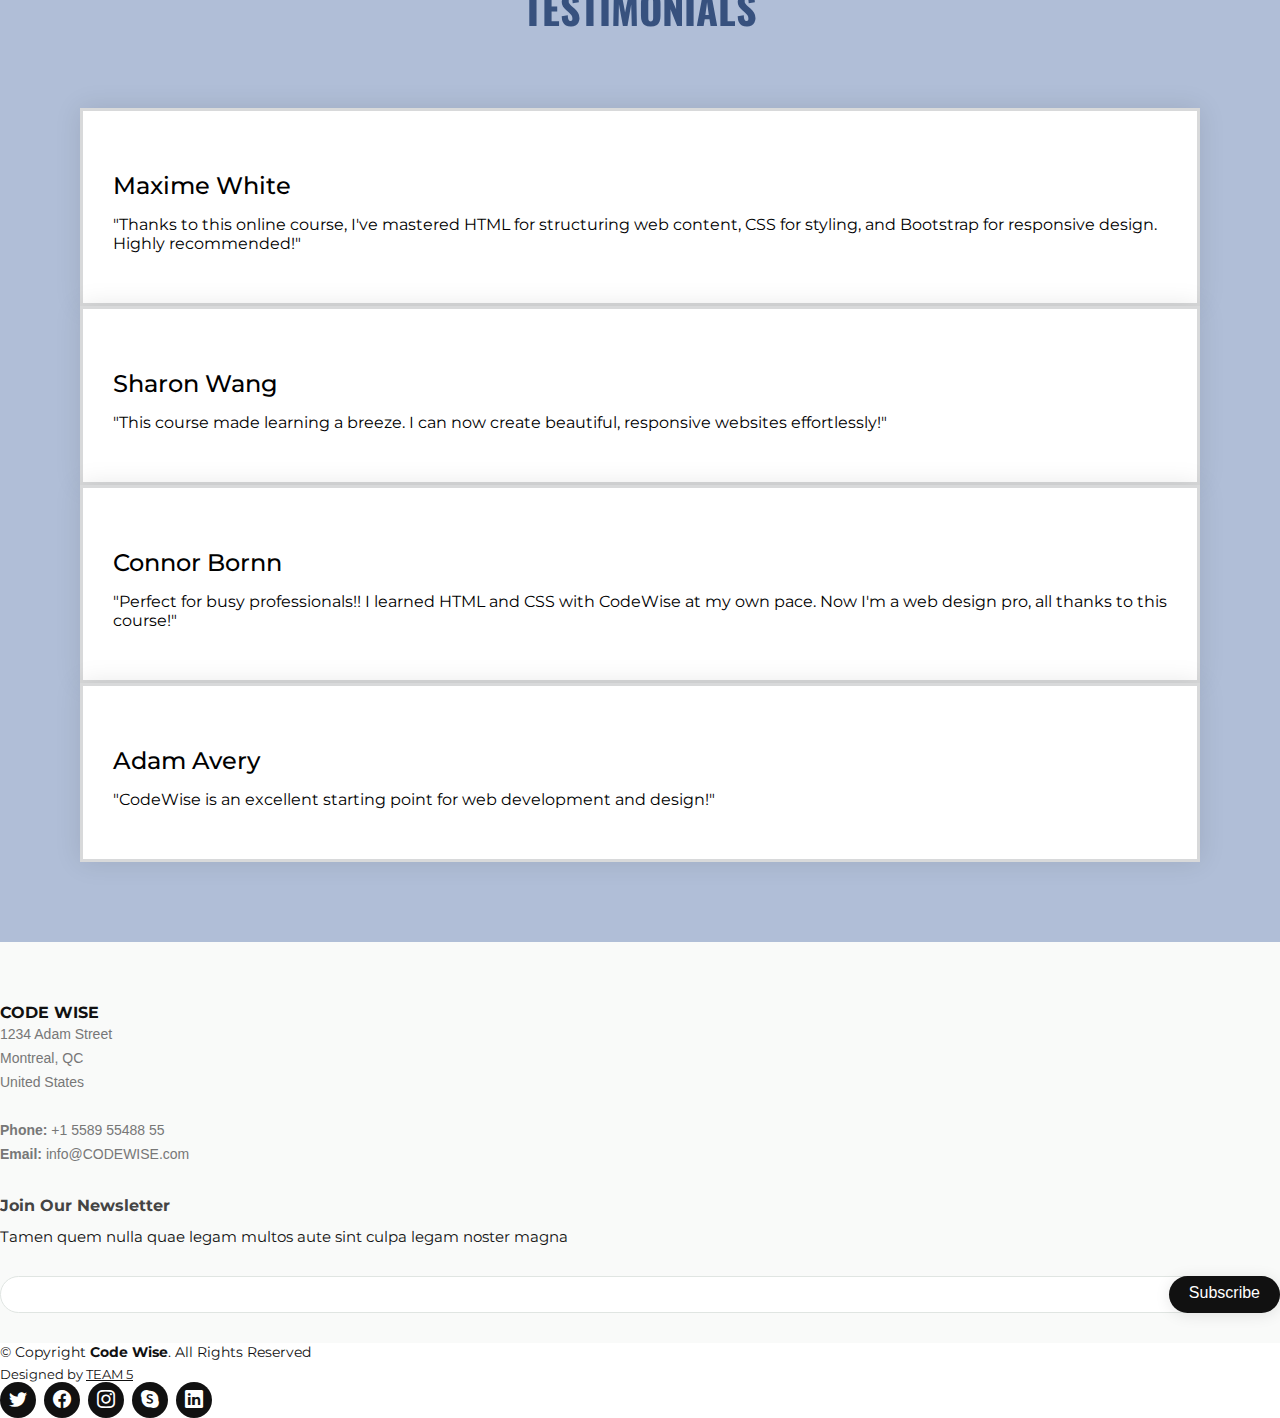
==== commit 62da330c: "update collapse menu" ====
--- a/ index.html
+++ b/ index.html
@@ -122,7 +122,7 @@
       id="offcanvasExample"
     >
       <div class="offcanvas-header">
-        <h5 class="offcanvas-title">Web Name</h5>
+        <h5 class="offcanvas-title">CodeWise</h5>
         <button
           type="button"
           class="btn-close text-reset text-bg-light"
@@ -142,10 +142,13 @@
               >Login</a
             >
           </li>
-          <li class="nav-item"><a class="nav-link" href="#">Signup</a></li>
           <hr />
-          <li class="nav-item"><a class="nav-link" href="#">Browse</a></li>
-          <li class="nav-item"><a class="nav-link" href="#">Support</a></li>
+          <li class="nav-item">
+            <a class="nav-link" href="/index_single_product.html">Product</a>
+          </li>
+          <li class="nav-item">
+            <a class="nav-link" href="/Checkout.html">Cart</a>
+          </li>
         </ul>
       </div>
     </div>
@@ -218,7 +221,6 @@
       <!-- End of Modal Dialog -->
     </div>
     <!-- End of Login Modal -->
-    <script src="scripts.js"></script>
     <!--------------------------------------------------------------------------------------------->
 
     <section class="banner">
